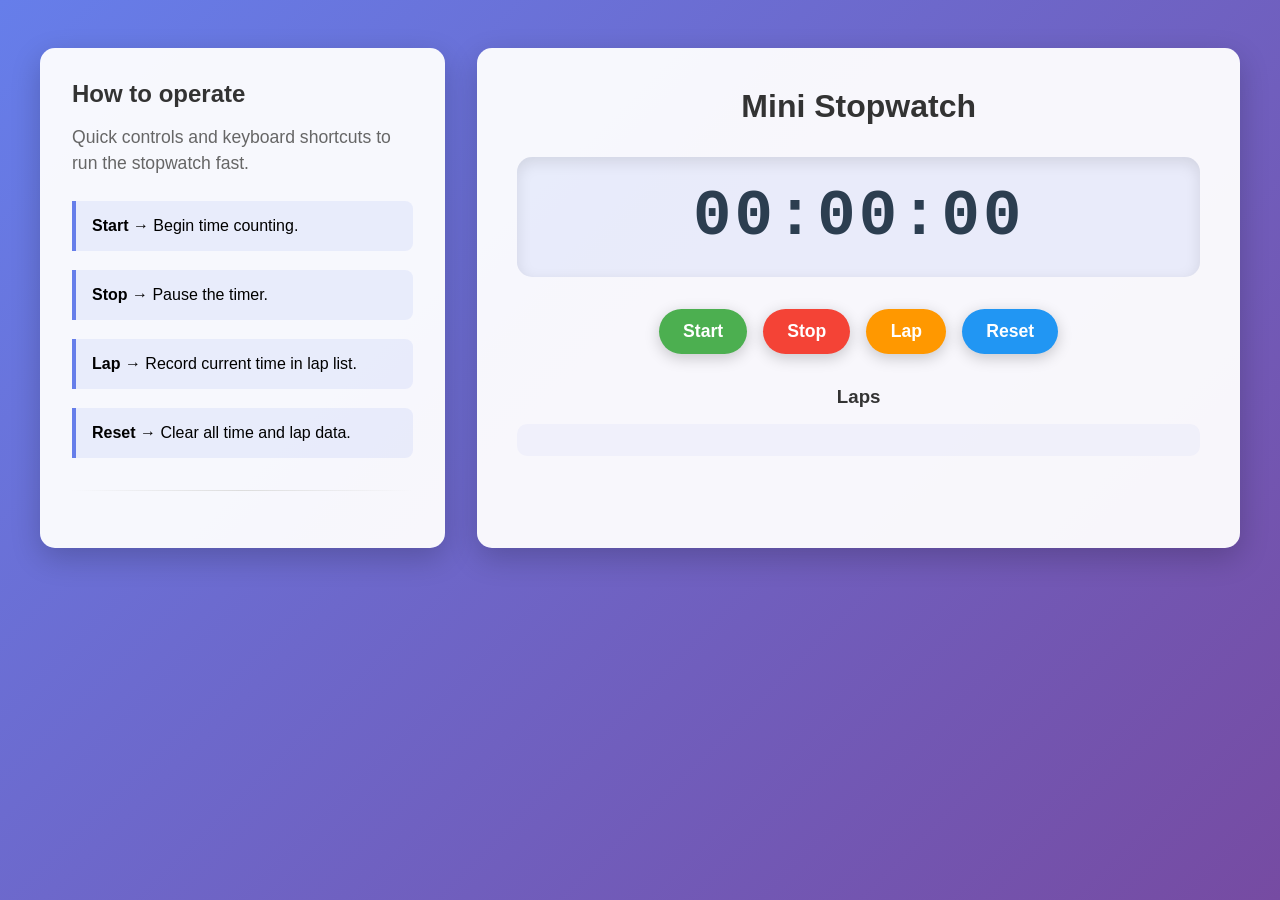
==== html.htm @ c5706709 "Add files via upload" ====
<!DOCTYPE html>
<html lang="en">
<head>
    <meta charset="UTF-8">
    <meta name="viewport" content="width=device-width, initial-scale=1.0">
    <title>Mini Stopwatch</title>
    <link rel="stylesheet" href="style.css">
</head>
<body>
    <div class="main">
        <!-- LEFT: Instructions -->
        <aside class="instructions">
            <h2>How to operate</h2>
            <p class="lead">Quick controls and keyboard shortcuts to run the stopwatch fast.</p>
            <ul>
                <li><strong>Start</strong> → Begin time counting.</li>
                <li><strong>Stop</strong> → Pause the timer.</li>
                <li><strong>Lap</strong> → Record current time in lap list.</li>
                <li><strong>Reset</strong> → Clear all time and lap data.</li>
            </ul>
            <hr>
        </aside>

        <!-- RIGHT: Stopwatch Display & Controls -->
        <div class="stopwatch-container">
            <h1>Mini Stopwatch</h1>
            <div class="display" id="display">00:00:00</div>
            <div class="buttons">
                <button id="start">Start</button>
                <button id="stop">Stop</button>
                <button id="lap">Lap</button>
                <button id="reset">Reset</button>
            </div>
            <!-- Lap List -->
            <div class="lap-list" id="lapList">
                <h3>Laps</h3>
                <ul id="laps"></ul>
            </div>
        </div>
    </div>
    <script src="body.js"></script>
</body>
</html>
---- style.css ----
* {
    margin: 0;
    padding: 0;
    box-sizing: border-box;
}

body {
    font-family: 'Segoe UI', Tahoma, Geneva, Verdana, sans-serif;
    background: linear-gradient(135deg, #667eea 0%, #764ba2 100%);
    min-height: 100vh;
    padding: 1rem;
}

.main {
    display: flex;
    gap: 2rem;
    max-width: 1200px;
    margin: 0 auto;
    padding: 2rem 0;
}

.instructions {
    flex: 1;
    background: rgba(255,255,255,0.95);
    padding: 2rem;
    border-radius: 15px;
    box-shadow: 0 10px 30px rgba(0,0,0,0.2);
    min-width: 280px;
    max-height: 500px;
}

.instructions h2 {
    color: #333;
    margin-bottom: 1rem;
    font-size: 1.5rem;
}

.lead {
    color: #666;
    font-size: 1.1rem;
    margin-bottom: 1.5rem;
    line-height: 1.5;
}

.instructions ul {
    list-style: none;
    padding: 0;
}

.instructions li {
    margin: 1.2rem 0;
    padding: 1rem;
    background: rgba(102, 126, 234, 0.1);
    border-left: 4px solid #667eea;
    border-radius: 0 8px 8px 0;
    transition: all 0.3s ease;
}

.instructions li:hover {
    background: rgba(102, 126, 234, 0.2);
    transform: translateX(5px);
}

.stopwatch-container {
    flex: 2;
    background: rgba(255,255,255,0.95);
    padding: 2.5rem;
    border-radius: 15px;
    box-shadow: 0 10px 30px rgba(0,0,0,0.2);
    text-align: center;
}

.stopwatch-container h1 {
    color: #333;
    margin-bottom: 2rem;
    font-size: 2rem;
}

.display {
    font-size: 4rem;
    font-weight: 700;
    margin: 2rem 0;
    color: #2c3e50;
    background: rgba(102, 126, 234, 0.1);
    padding: 1.5rem;
    border-radius: 15px;
    min-height: 100px;
    display: flex;
    align-items: center;
    justify-content: center;
    box-shadow: inset 0 5px 15px rgba(0,0,0,0.1);
    font-family: 'Courier New', monospace;
    letter-spacing: 3px;
}

.buttons {
    display: flex;
    justify-content: center;
    gap: 1rem;
    margin: 2rem 0;
    flex-wrap: wrap;
}

.buttons button {
    font-size: 1.1rem;
    padding: 12px 24px;
    border: none;
    border-radius: 25px;
    cursor: pointer;
    font-weight: 600;
    transition: all 0.3s ease;
    min-width: 80px;
    box-shadow: 0 4px 15px rgba(0,0,0,0.2);
}

#start { background: #4CAF50; color: white; }
#stop { background: #f44336; color: white; }
#lap { background: #FF9800; color: white; }
#reset { background: #2196F3; color: white; }

button:hover { transform: translateY(-3px); box-shadow: 0 6px 20px rgba(0,0,0,0.3); }
button:active { transform: translateY(-1px); }

.lap-list {
    margin-top: 2rem;
    text-align: left;
    max-height: 300px;
    overflow-y: auto;
}

.lap-list h3 {
    color: #333;
    margin-bottom: 1rem;
    text-align: center;
}

#laps {
    list-style: none;
    background: rgba(102, 126, 234, 0.05);
    border-radius: 10px;
    padding: 1rem;
}

.lap-item {
    padding: 0.8rem;
    margin: 0.5rem 0;
    background: white;
    border-radius: 8px;
    box-shadow: 0 2px 10px rgba(0,0,0,0.1);
    display: flex;
    justify-content: space-between;
    font-weight: 500;
}

/* Responsive Design */
@media (max-width: 768px) {
    .main { 
        flex-direction: column;
        padding: 1rem;
    }
    
    .display { font-size: 2.5rem; }
    .buttons { flex-direction: column; align-items: center; }
    
    .instructions {
        max-height: none;
        order: 2;
    }
    
    .stopwatch-container {
        order: 1;
    }
}

hr {
    border: none;
    height: 1px;
    background: linear-gradient(90deg, transparent, #ddd, transparent);
    margin: 2rem 0;
}
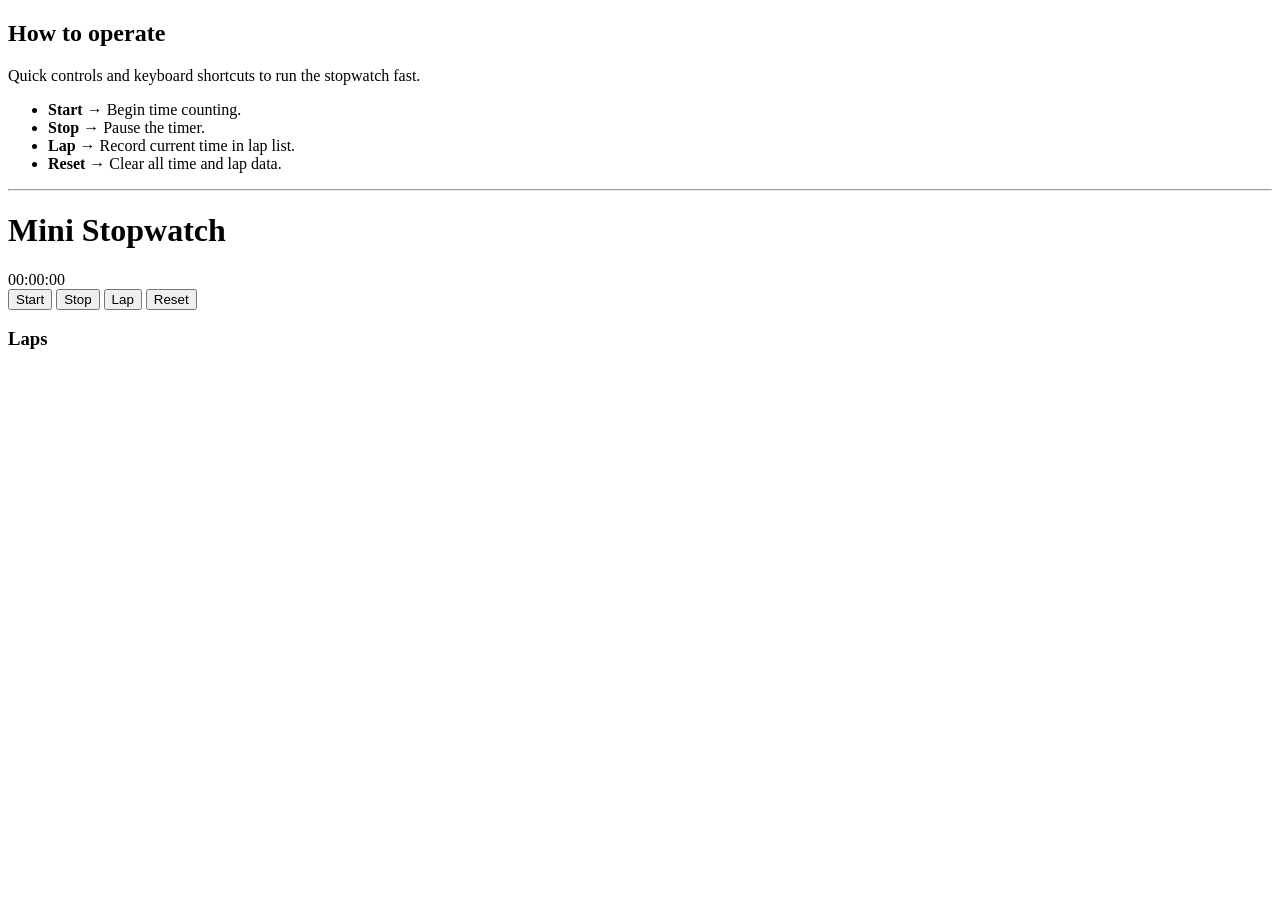
==== commit 542f1128: "Add initial HTML structure for Mini Stopwatch" ====
--- a/html.htm
+++ b/html.htm
@@ -1,44 +1,44 @@
-<!DOCTYPE html>
-<html lang="en">
-<head>
-    <meta charset="UTF-8">
-    <meta name="viewport" content="width=device-width, initial-scale=1.0">
-    <title>Mini Stopwatch</title>
-    <link rel="stylesheet" href="style.css">
-</head>
-<body>
-    <div class="main">
-        <!-- LEFT: Instructions -->
-        <aside class="instructions">
-            <h2>How to operate</h2>
-            <p class="lead">Quick controls and keyboard shortcuts to run the stopwatch fast.</p>
-            <ul>
-                <li><strong>Start</strong> → Begin time counting.</li>
-                <li><strong>Stop</strong> → Pause the timer.</li>
-                <li><strong>Lap</strong> → Record current time in lap list.</li>
-                <li><strong>Reset</strong> → Clear all time and lap data.</li>
-            </ul>
-            <hr>
-        </aside>
-
-        <!-- RIGHT: Stopwatch Display & Controls -->
-        <div class="stopwatch-container">
-            <h1>Mini Stopwatch</h1>
-            <div class="display" id="display">00:00:00</div>
-            <div class="buttons">
-                <button id="start">Start</button>
-                <button id="stop">Stop</button>
-                <button id="lap">Lap</button>
-                <button id="reset">Reset</button>
-            </div>
-            <!-- Lap List -->
-            <div class="lap-list" id="lapList">
-                <h3>Laps</h3>
-                <ul id="laps"></ul>
-            </div>
-        </div>
-    </div>
-    <script src="body.js"></script>
-</body>
-</html>
-
+<!DOCTYPE html>
+<html lang="en">
+<head>
+    <meta charset="UTF-8">
+    <meta name="viewport" content="width=device-width, initial-scale=1.0">
+    <title>Mini Stopwatch</title>
+    <link rel="stylesheet" href="style.css">
+</head>
+<body>
+    <div class="main">
+        <!-- LEFT: Instructions -->
+        <aside class="instructions">
+            <h2>How to operate</h2>
+            <p class="lead">Quick controls and keyboard shortcuts to run the stopwatch fast.</p>
+            <ul>
+                <li><strong>Start</strong> → Begin time counting.</li>
+                <li><strong>Stop</strong> → Pause the timer.</li>
+                <li><strong>Lap</strong> → Record current time in lap list.</li>
+                <li><strong>Reset</strong> → Clear all time and lap data.</li>
+            </ul>
+            <hr>
+        </aside>
+
+        <!-- RIGHT: Stopwatch Display & Controls -->
+        <div class="stopwatch-container">
+            <h1>Mini Stopwatch</h1>
+            <div class="display" id="display">00:00:00</div>
+            <div class="buttons">
+                <button id="start">Start</button>
+                <button id="stop">Stop</button>
+                <button id="lap">Lap</button>
+                <button id="reset">Reset</button>
+            </div>
+            <!-- Lap List -->
+            <div class="lap-list" id="lapList">
+                <h3>Laps</h3>
+                <ul id="laps"></ul>
+            </div>
+        </div>
+    </div>
+    <script src="body.js"></script>
+</body>
+</html>
+
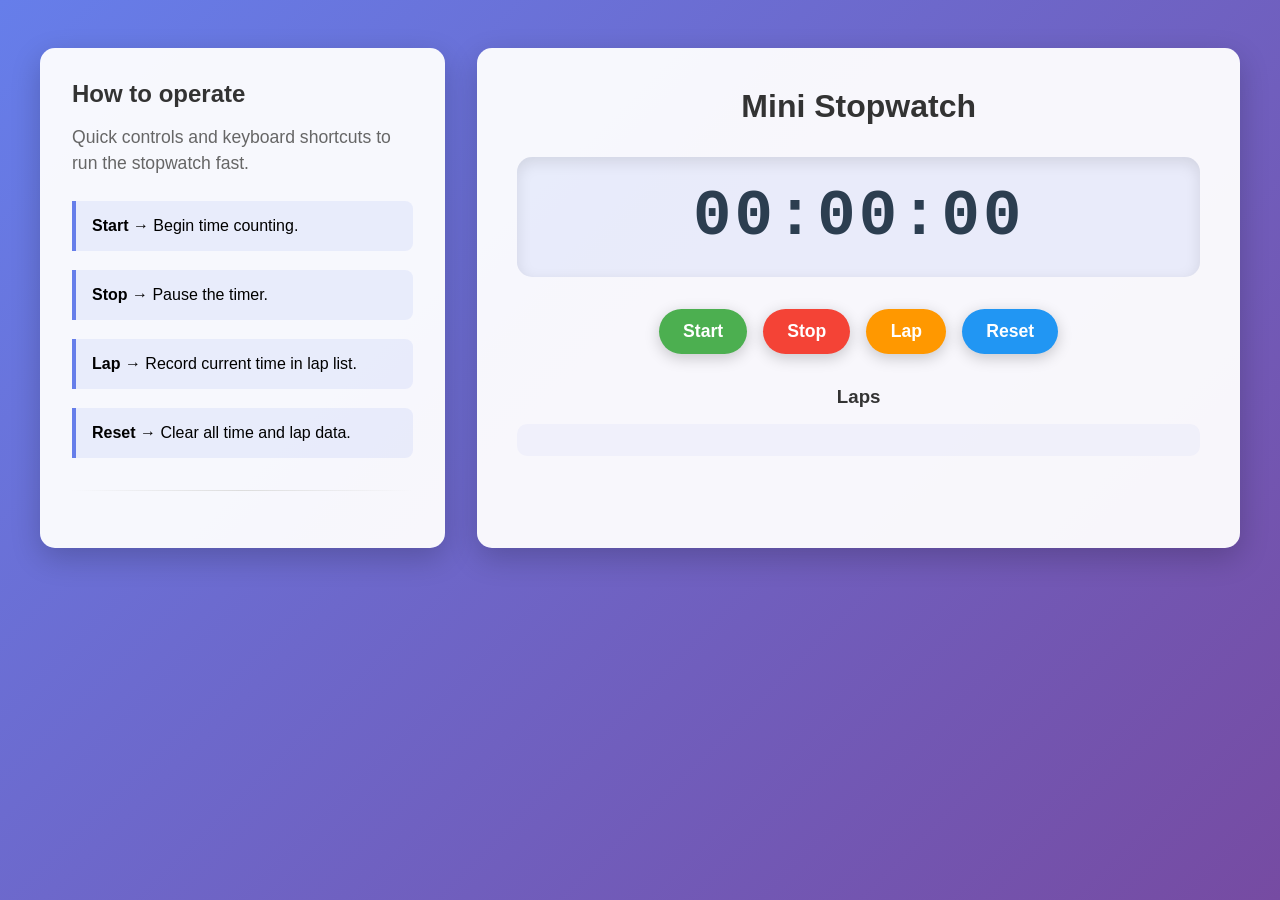
==== commit 37791685: "Replace body.js with script.js in HTML file" ====
--- a/html.htm
+++ b/html.htm
@@ -38,7 +38,7 @@
             </div>
         </div>
     </div>
-    <script src="body.js"></script>
+    <script src="script.js"></script>
 </body>
 </html>
 
--- a/style.css
+++ b/style.css
@@ -0,0 +1,180 @@
+* {
+    margin: 0;
+    padding: 0;
+    box-sizing: border-box;
+}
+
+body {
+    font-family: 'Segoe UI', Tahoma, Geneva, Verdana, sans-serif;
+    background: linear-gradient(135deg, #667eea 0%, #764ba2 100%);
+    min-height: 100vh;
+    padding: 1rem;
+}
+
+.main {
+    display: flex;
+    gap: 2rem;
+    max-width: 1200px;
+    margin: 0 auto;
+    padding: 2rem 0;
+}
+
+.instructions {
+    flex: 1;
+    background: rgba(255,255,255,0.95);
+    padding: 2rem;
+    border-radius: 15px;
+    box-shadow: 0 10px 30px rgba(0,0,0,0.2);
+    min-width: 280px;
+    max-height: 500px;
+}
+
+.instructions h2 {
+    color: #333;
+    margin-bottom: 1rem;
+    font-size: 1.5rem;
+}
+
+.lead {
+    color: #666;
+    font-size: 1.1rem;
+    margin-bottom: 1.5rem;
+    line-height: 1.5;
+}
+
+.instructions ul {
+    list-style: none;
+    padding: 0;
+}
+
+.instructions li {
+    margin: 1.2rem 0;
+    padding: 1rem;
+    background: rgba(102, 126, 234, 0.1);
+    border-left: 4px solid #667eea;
+    border-radius: 0 8px 8px 0;
+    transition: all 0.3s ease;
+}
+
+.instructions li:hover {
+    background: rgba(102, 126, 234, 0.2);
+    transform: translateX(5px);
+}
+
+.stopwatch-container {
+    flex: 2;
+    background: rgba(255,255,255,0.95);
+    padding: 2.5rem;
+    border-radius: 15px;
+    box-shadow: 0 10px 30px rgba(0,0,0,0.2);
+    text-align: center;
+}
+
+.stopwatch-container h1 {
+    color: #333;
+    margin-bottom: 2rem;
+    font-size: 2rem;
+}
+
+.display {
+    font-size: 4rem;
+    font-weight: 700;
+    margin: 2rem 0;
+    color: #2c3e50;
+    background: rgba(102, 126, 234, 0.1);
+    padding: 1.5rem;
+    border-radius: 15px;
+    min-height: 100px;
+    display: flex;
+    align-items: center;
+    justify-content: center;
+    box-shadow: inset 0 5px 15px rgba(0,0,0,0.1);
+    font-family: 'Courier New', monospace;
+    letter-spacing: 3px;
+}
+
+.buttons {
+    display: flex;
+    justify-content: center;
+    gap: 1rem;
+    margin: 2rem 0;
+    flex-wrap: wrap;
+}
+
+.buttons button {
+    font-size: 1.1rem;
+    padding: 12px 24px;
+    border: none;
+    border-radius: 25px;
+    cursor: pointer;
+    font-weight: 600;
+    transition: all 0.3s ease;
+    min-width: 80px;
+    box-shadow: 0 4px 15px rgba(0,0,0,0.2);
+}
+
+#start { background: #4CAF50; color: white; }
+#stop { background: #f44336; color: white; }
+#lap { background: #FF9800; color: white; }
+#reset { background: #2196F3; color: white; }
+
+button:hover { transform: translateY(-3px); box-shadow: 0 6px 20px rgba(0,0,0,0.3); }
+button:active { transform: translateY(-1px); }
+
+.lap-list {
+    margin-top: 2rem;
+    text-align: left;
+    max-height: 300px;
+    overflow-y: auto;
+}
+
+.lap-list h3 {
+    color: #333;
+    margin-bottom: 1rem;
+    text-align: center;
+}
+
+#laps {
+    list-style: none;
+    background: rgba(102, 126, 234, 0.05);
+    border-radius: 10px;
+    padding: 1rem;
+}
+
+.lap-item {
+    padding: 0.8rem;
+    margin: 0.5rem 0;
+    background: white;
+    border-radius: 8px;
+    box-shadow: 0 2px 10px rgba(0,0,0,0.1);
+    display: flex;
+    justify-content: space-between;
+    font-weight: 500;
+}
+
+/* Responsive Design */
+@media (max-width: 768px) {
+    .main { 
+        flex-direction: column;
+        padding: 1rem;
+    }
+    
+    .display { font-size: 2.5rem; }
+    .buttons { flex-direction: column; align-items: center; }
+    
+    .instructions {
+        max-height: none;
+        order: 2;
+    }
+    
+    .stopwatch-container {
+        order: 1;
+    }
+}
+
+hr {
+    border: none;
+    height: 1px;
+    background: linear-gradient(90deg, transparent, #ddd, transparent);
+    margin: 2rem 0;
+}
